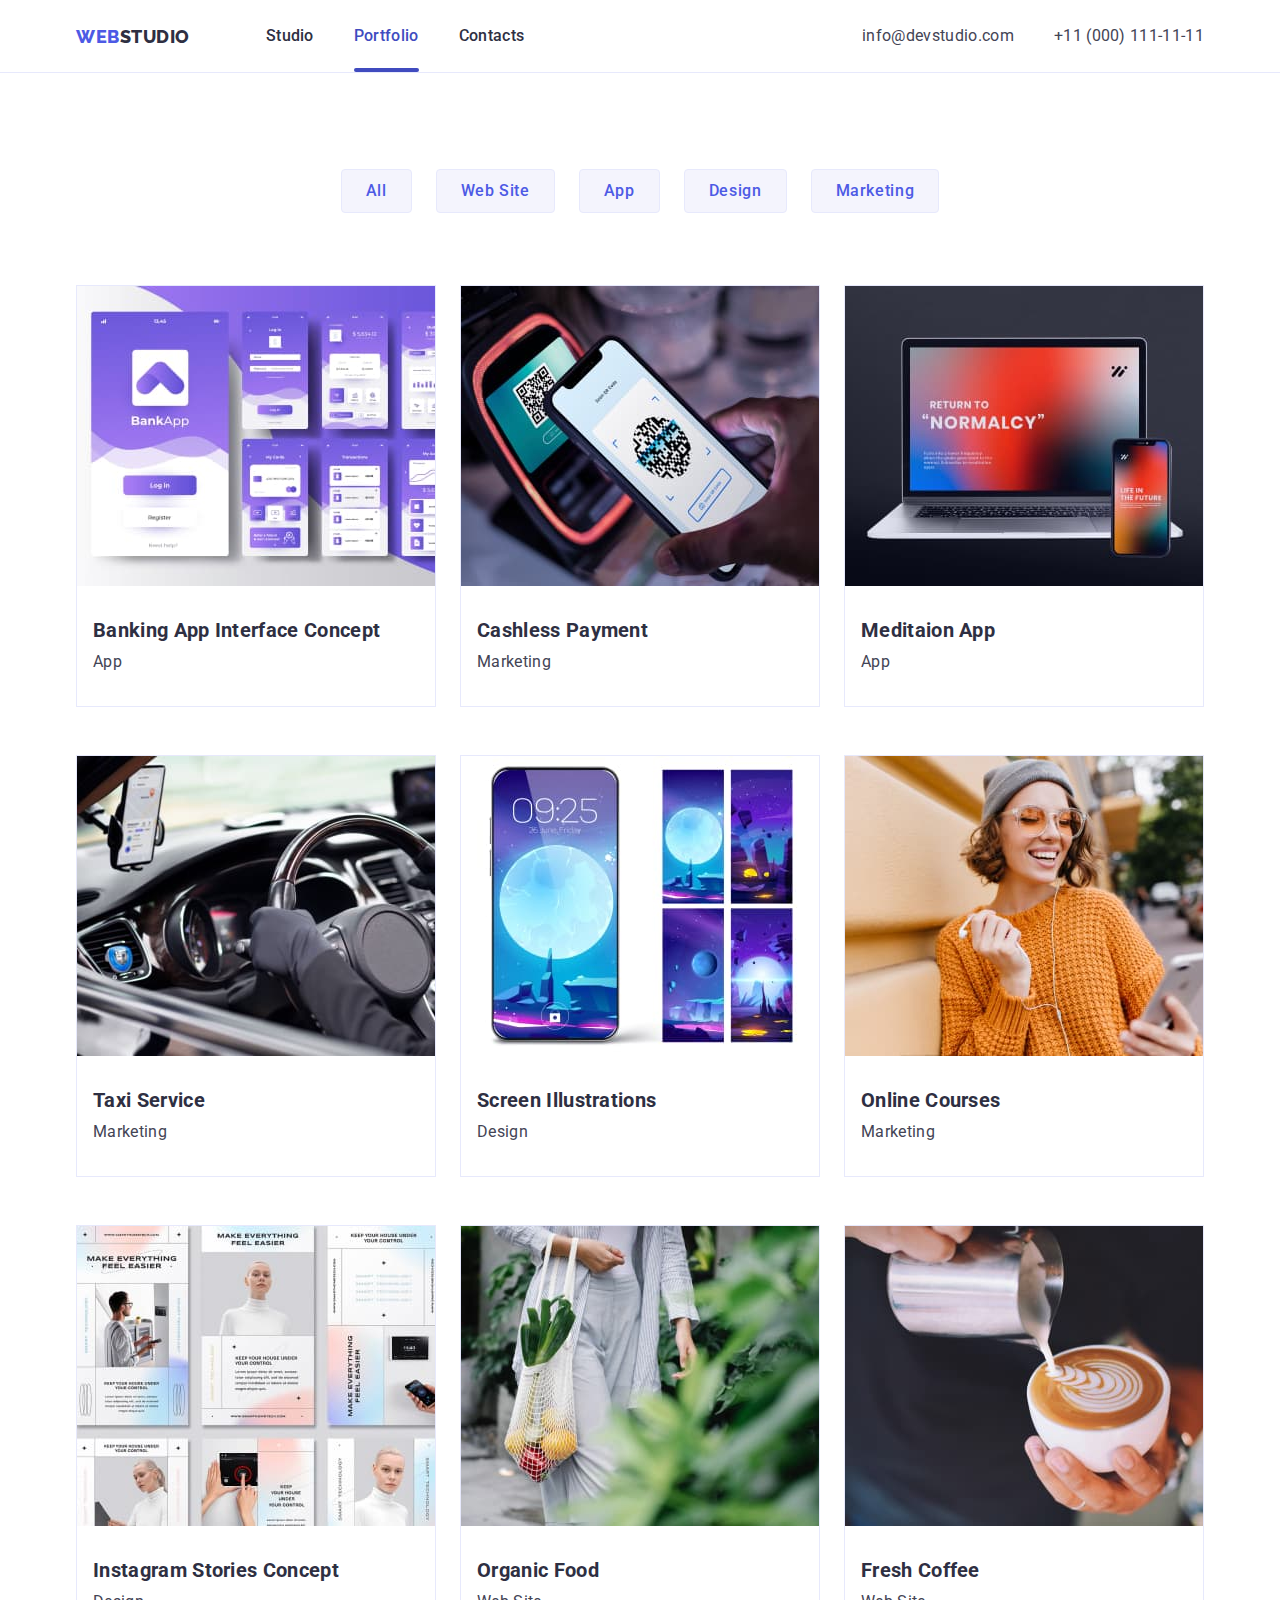
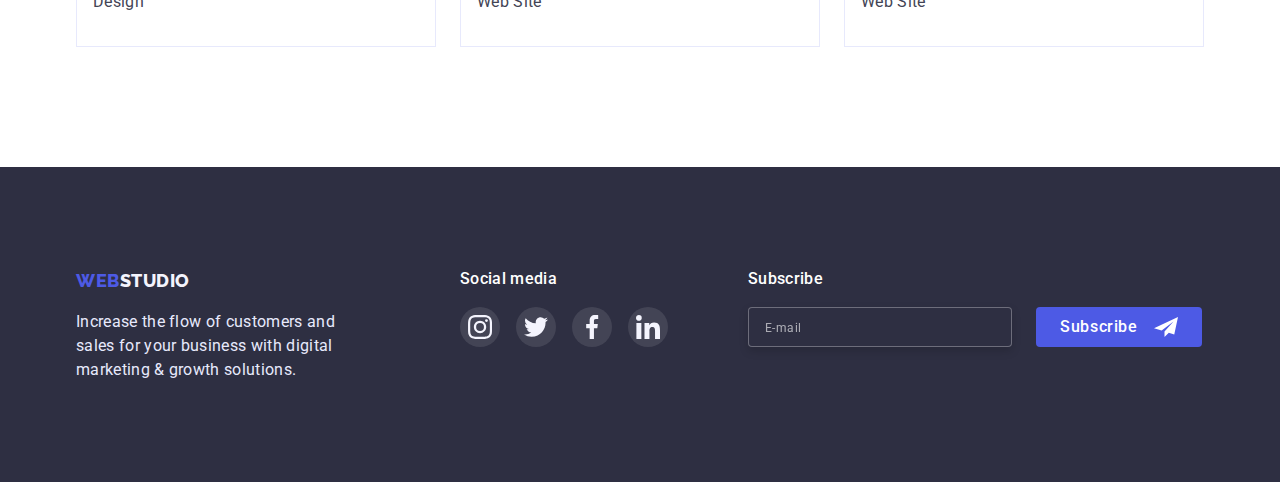
==== portfolio.html @ 7c761b54 "Initial commit" ====
<!DOCTYPE html>
<html lang="en">
	<head>
		<meta charset="UTF-8" />
		<meta http-equiv="X-UA-Compatible" content="IE=edge" />
		<meta name="viewport" content="width=device-width, initial-scale=1.0" />
		<title>Document</title>
		<link rel="preconnect" href="https://fonts.googleapis.com" />
		<link rel="preconnect" href="https://fonts.gstatic.com" crossorigin />
		<link
			href="https://fonts.googleapis.com/css2?family=Raleway:wght@800&family=Roboto:wght@400;500;700;900&display=swap"
			rel="stylesheet"
		/>
		<link
			rel="stylesheet"
			href="https://cdnjs.cloudflare.com/ajax/libs/modern-normalize/1.1.0/modern-normalize.min.css"
		/>
		<link rel="stylesheet" href="./css/styles.css" />
	</head>
	<body>
		<!-- Top line -->
		<header class="header">
			<div class="container container-header"
				><nav class="nav">
					<a class="logo link" href="./index.html"><span class="logo-item">Web</span>Studio</a>
					<ul class="nav-list list">
						<li class="nav-list-item"><a href="./index.html" class="link-header link">Studio</a></li>
						<li class="nav-list-item"><a href="./portfolio.html" class="active-link link-header link">Portfolio</a></li>
						<li class="nav-list-item"><a href="" class="link-header link">Contacts</a></li>
					</ul>
				</nav>
				<address class="contacts">
					<ul class="contacts-list list">
						<li class="contacts-list-item"
							><a href="mailto:info@devstudio.com" class="contacts-link link">info@devstudio.com</a></li
						>
						<li class="contacts-list-item"
							><a href="tel:+110001111111" class="contacts-link link">+11 (000) 111-11-11</a></li
						>
					</ul>
				</address>
			</div>
		</header>

		<main>
			<section class="portfolio-section"
				><div class="container">
					<h1 hidden>Portfolio</h1>
					<ul class="portfolio-list-button list">
						<li class="portfolio-button-item"><button type="button" class="portfolio-button">All</button></li>
						<li class="portfolio-button-item"><button type="button" class="portfolio-button">Web Site</button></li>
						<li class="portfolio-button-item"><button type="button" class="portfolio-button">App</button></li>
						<li class="portfolio-button-item"><button type="button" class="portfolio-button">Design</button></li>
						<li class="portfolio-button-item"><button type="button" class="portfolio-button">Marketing</button></li></ul
					>

					<ul class="portfolio-list-image list">
						<li class="portfolio-image-item">
							<a href="" class="link portfolio-image-item-link">
								<div class="portfolio-thumb">
									<img src="./images/banking-app-Interface-concept.jpg" alt="app" width="360" class="portfolio-image" />
									<div class="portfolio-overlay">
										<p class="portfolio-thumb-text"
											>14 Stylish and User-Friendly App Design Concepts · Task Manager App · Calorie Tracker App ·
											Exotic Fruit Ecommerce App · Cloud Storage App</p
										>
									</div>
								</div>
								<div class="portfolio-image-item-text-container"
									><h2 class="portfolio-heading-image">Banking App Interface Concept</h2>
									<p class="portfolio-image-subtitle">App</p></div
								></a
							>
						</li>

						<li class="portfolio-image-item">
							<a href="" class="link portfolio-image-item-link">
								<div class="portfolio-thumb">
									<img src="./images/cashless-payment.jpg" alt="marketing" width="360" class="portfolio-image" />
									<div class="portfolio-overlay">
										<p class="portfolio-thumb-text"
											>14 Stylish and User-Friendly App Design Concepts · Task Manager App · Calorie Tracker App ·
											Exotic Fruit Ecommerce App · Cloud Storage App</p
										>
									</div>
								</div>
								<div class="portfolio-image-item-text-container"
									><h2 class="portfolio-heading-image">Cashless Payment</h2>
									<p class="portfolio-image-subtitle">Marketing</p></div
								></a
							>
						</li>
						<li class="portfolio-image-item">
							<a href="" class="link portfolio-image-item-link">
								<div class="portfolio-thumb">
									<img src="./images/meditaion-app.jpg" alt="app" width="360" class="portfolio-image" />
									<div class="portfolio-overlay">
										<p class="portfolio-thumb-text"
											>14 Stylish and User-Friendly App Design Concepts · Task Manager App · Calorie Tracker App ·
											Exotic Fruit Ecommerce App · Cloud Storage App</p
										>
									</div>
								</div>
								<div class="portfolio-image-item-text-container"
									><h2 class="portfolio-heading-image">Meditaion App</h2>
									<p class="portfolio-image-subtitle">App</p></div
								></a
							>
						</li>
						<li class="portfolio-image-item">
							<a href="" class="link portfolio-image-item-link">
								<div class="portfolio-thumb">
									<img src="./images/taxi-service.jpg" alt="marketing" width="360" class="portfolio-image" />
									<div class="portfolio-overlay">
										<p class="portfolio-thumb-text"
											>14 Stylish and User-Friendly App Design Concepts · Task Manager App · Calorie Tracker App ·
											Exotic Fruit Ecommerce App · Cloud Storage App</p
										>
									</div>
								</div>
								<div class="portfolio-image-item-text-container"
									><h2 class="portfolio-heading-image">Taxi Service</h2>
									<p class="portfolio-image-subtitle">Marketing</p></div
								></a
							>
						</li>
						<li class="portfolio-image-item">
							<a href="" class="link portfolio-image-item-link">
								<div class="portfolio-thumb">
									<img src="./images/screen-illustrations.jpg" alt="design" width="360" class="portfolio-image" />
									<div class="portfolio-overlay">
										<p class="portfolio-thumb-text"
											>14 Stylish and User-Friendly App Design Concepts · Task Manager App · Calorie Tracker App ·
											Exotic Fruit Ecommerce App · Cloud Storage App</p
										>
									</div>
								</div>
								<div class="portfolio-image-item-text-container"
									><h2 class="portfolio-heading-image">Screen Illustrations</h2>
									<p class="portfolio-image-subtitle">Design</p></div
								></a
							>
						</li>
						<li class="portfolio-image-item">
							<a href="" class="link portfolio-image-item-link">
								<div class="portfolio-thumb">
									<img src="./images/online-courses.jpg" alt="marketing" width="360" class="portfolio-image" />
									<div class="portfolio-overlay">
										<p class="portfolio-thumb-text"
											>14 Stylish and User-Friendly App Design Concepts · Task Manager App · Calorie Tracker App ·
											Exotic Fruit Ecommerce App · Cloud Storage App</p
										>
									</div>
								</div>
								<div class="portfolio-image-item-text-container"
									><h2 class="portfolio-heading-image">Online Courses</h2>
									<p class="portfolio-image-subtitle">Marketing</p></div
								></a
							>
						</li>
						<li class="portfolio-image-item">
							<a href="" class="link portfolio-image-item-link">
								<div class="portfolio-thumb">
									<img src="./images/instagram-stories-concept.jpg" alt="design" width="360" class="portfolio-image" />
									<div class="portfolio-overlay">
										<p class="portfolio-thumb-text"
											>14 Stylish and User-Friendly App Design Concepts · Task Manager App · Calorie Tracker App ·
											Exotic Fruit Ecommerce App · Cloud Storage App</p
										>
									</div>
								</div>
								<div class="portfolio-image-item-text-container">
									<h2 class="portfolio-heading-image">Instagram Stories Concept</h2>
									<p class="portfolio-image-subtitle">Design</p>
								</div></a
							>
						</li>
						<li class="portfolio-image-item">
							<a href="" class="link portfolio-image-item-link">
								<div class="portfolio-thumb">
									<img src="./images/organic-food.jpg" alt="web site" width="360" class="portfolio-image" />
									<div class="portfolio-overlay">
										<p class="portfolio-thumb-text"
											>14 Stylish and User-Friendly App Design Concepts · Task Manager App · Calorie Tracker App ·
											Exotic Fruit Ecommerce App · Cloud Storage App</p
										>
									</div>
								</div>
								<div class="portfolio-image-item-text-container"
									><h2 class="portfolio-heading-image">Organic Food</h2>
									<p class="portfolio-image-subtitle">Web Site</p></div
								></a
							>
						</li>
						<li class="portfolio-image-item">
							<a href="" class="link portfolio-image-item-link">
								<div class="portfolio-thumb">
									<img src="./images/fresh-coffee.jpg" alt="web site" width="360" class="portfolio-image" />
									<div class="portfolio-overlay">
										<p class="portfolio-thumb-text"
											>14 Stylish and User-Friendly App Design Concepts · Task Manager App · Calorie Tracker App ·
											Exotic Fruit Ecommerce App · Cloud Storage App</p
										>
									</div>
								</div>
								<div class="portfolio-image-item-text-container"
									><h2 class="portfolio-heading-image">Fresh Coffee</h2>
									<p class="portfolio-image-subtitle">Web Site</p></div
								></a
							>
						</li>
					</ul>
				</div></section
			>
		</main>

		<!-- Footer -->
		<footer class="footer-section">
			<div class="container footer-container"
				><div class="footer-container-logo"
					><a href="./index.html" class="logo-footer link"><span class="logo-item">Web</span>Studio</a>
					<p class="footer-section-subtitle">
						Increase the flow of customers and sales for your business with digital marketing & growth solutions.
					</p>
				</div>
				<div class="footer-container-socials">
					<p class="footer-container-socials-subtitle">Social media</p>
					<ul class="footer-container-socials-list list">
						<li class="footer-container-socials-item">
							<a href="" class="footer-container-socials-link link">
								<svg class="footer-container-socials-icon">
									<use href="./images/icons.svg#icon-instagram"></use>
								</svg>
							</a>
						</li>
						<li class="footer-container-socials-item">
							<a href="" class="footer-container-socials-link link">
								<svg class="footer-container-socials-icon">
									<use href="./images/icons.svg#icon-twitter"></use>
								</svg>
							</a>
						</li>
						<li class="footer-container-socials-item">
							<a href="" class="footer-container-socials-link link">
								<svg class="footer-container-socials-icon">
									<use href="./images/icons.svg#icon-facebook"></use>
								</svg>
							</a>
						</li>
						<li class="footer-container-socials-item">
							<a href="" class="footer-container-socials-link link">
								<svg class="footer-container-socials-icon">
									<use href="./images/icons.svg#icon-linkedin"></use>
								</svg>
							</a>
						</li>
					</ul>
				</div>
				<div class="footer-container-form">
					<p class="footer-container-form-title">Subscribe</p>
					<form class="footer-form" action="">
						<input class="footer-form-input" type="email" placeholder="E-mail" name="user-email-footer" />
						<button class="footer-container-form-button" type="submit">
							<span class="footer-container-form-button-text">Subscribe</span>
							<svg class="footer-container-form-icon">
								<use href="./images/icons.svg#icon-frame-3"></use>
							</svg>
						</button>
					</form>
				</div>
			</div>
		</footer>
	</body>
</html>
---- css/styles.css ----
:root {
	--primery-dark: #2e2f42;
	--primery-text: #434455;
	--secondary-buttons: #e7e9fc;
	--brand-color: #4d5ae5;
	--background-ligh: #f4f4fd;
	--active-state: #404bbf;
	--icon-color: #8e8f99;
	--active-icon-color: #31d0aa;
	--modal-background: #fcfcfc;
	--modal-form-text: #757575;
	--primery-fond-size: 16px;
	--timing-function: cubic-bezier(0.4, 0, 0.2, 1);
}

/*  */
body {
	font-family: Roboto, sans-serif;
	color: var(--primery-text);
	font-size: var(--primery-fond-size);
	line-height: 1.5;
	letter-spacing: 0.02em;
}

.list {
	list-style-type: none;
}

.link {
	text-decoration: none;
}

p,
h1,
h2,
h3,
h4,
h5,
h6,
ul {
	margin: 0;
	padding: 0;
}

.container {
	max-width: 1158px;
	margin: 0 auto;
	padding: 0 15px;
}

/* Header */
.header {
	border-bottom: 1px solid var(--secondary-buttons);
}

.container-header {
	display: flex;
	align-items: center;
	justify-content: space-between;
}

.logo {
	color: var(--primery-dark);
	font-family: Raleway, sans-serif;
	font-weight: 800;
	font-size: 18px;
	letter-spacing: 0.03em;
	text-transform: uppercase;
}
.logo-item {
	color: var(--brand-color);
}

.nav {
	display: flex;
	align-items: center;
}

.nav-list {
	display: flex;
	margin-left: 76px;

	font-weight: 500;
	font-size: var(--primery-fond-size);
}

.nav-list-item + .nav-list-item {
	margin-left: 40px;
}

.contacts-list {
	display: flex;

	font-size: var(--primery-fond-size);
}

.contacts-list-item + .contacts-list-item {
	margin-left: 40px;
}

.link-header {
	display: block;
	padding-top: 24px;
	padding-bottom: 24px;

	color: var(--primery-dark);

	transition: color 250ms var(--timing-function);
	position: relative;
}

.contacts-link {
	color: var(--primery-text);
	font-style: normal;

	transition: color 250ms var(--timing-function);
}

.active-link.link-header {
	color: var(--active-state);
}

.active-link::after {
	content: "";
	height: 4px;
	width: 100%;
	border-radius: 2px;
	display: block;
	background-color: var(--active-state);

	position: absolute;
	left: 0;
	bottom: 0;
}

.link-header:hover,
.link-header:focus,
.contacts-link:hover,
.contacts-link:focus {
	color: var(--active-state);
}

/* Main */
/* Hero */

.hero {
	padding-top: 188px;
	padding-bottom: 188px;
	max-width: 1440px;
	height: 600px;
	margin: 0 auto;

	background-color: var(--primery-dark);
	text-align: center;

	background-image: linear-gradient(rgba(46, 47, 66, 0.7), rgba(46, 47, 66, 0.7)), url(../images/people-office.jpg);
	background-repeat: no-repeat;
	background-position: center;
	background-size: cover;
}
.hero-heading {
	color: #fff;
	font-weight: 700;
	font-size: 56px;
	line-height: 1.07;
}
.hero-button {
	display: inline-block;
	border-radius: 4px;
	padding: 16px 32px;
	margin-top: 48px;
	box-shadow: 0px 4px 4px rgba(0, 0, 0, 0.15);

	background-color: var(--brand-color);
	color: #fff;
	border: none;
	font-family: inherit;
	cursor: pointer;
	font-weight: 500;
	font-size: 16px;

	transition: background-color 250ms var(--timing-function);
}

.hero-button:hover,
.hero-button:focus {
	background-color: var(--active-state);
}

/* Advantages */

.fisher-section {
	padding-top: 120px;
	padding-bottom: 120px;
}

.fisher-section-heading {
	margin-bottom: 8px;

	color: var(--primery-dark);
	font-weight: 500;
	font-size: 20px;
	line-height: 1.2;
}

.fisher-section-list {
	display: flex;
}

.fisher-section-item + .fisher-section-item {
	margin-left: 24px;
}

.fisher-section-item {
	width: calc((100% - 72px) / 4);
}

.fisher-container {
	height: 112px;
	border-radius: 4px;
	background-color: var(--background-ligh);
	margin-bottom: 8px;
	display: flex;
	justify-content: center;
	align-items: center;
}

.fisher-container-icon {
	width: 64px;
	height: 64px;
}

/* list-of-works */

.specification-section-title {
	color: var(--primery-dark);
	font-size: 36px;
	line-height: 1.11;
	font-weight: 700;
}

.specification-section-title {
	text-align: center;
}

.specification-section-list {
	display: flex;
	margin-top: 72px;
	justify-content: space-between;
	padding-bottom: 120px;
}

.specification-section-item {
	padding: 0;
}

.specification-section-image {
	display: block;
	border: 1px solid var(--secondary-buttons);
}

/* Our-Team */

.workers-section {
	background-color: var(--background-ligh);
	text-align: center;
	padding-bottom: 110px;
	padding-top: 120px;
}

.workers-section-title {
	display: inline-block;
	margin-bottom: 72px;

	color: var(--primery-dark);
	font-weight: 700;
	font-size: 36px;
	line-height: 1.11;
}

.workers-section-heading {
	color: var(--primery-dark);
	font-weight: 500;
	font-size: 20px;
	line-height: 1.2;
}

.workers-section-list {
	display: flex;
	justify-content: space-between;
}

.workers-section-item {
	border-radius: 0px 0px 4px 4px;
	box-shadow: 0px 1px 6px rgba(46, 47, 66, 0.08), 0px 1px 1px rgba(46, 47, 66, 0.16), 0px 2px 1px rgba(46, 47, 66, 0.08);
	background-color: #fff;
}
.workers-section-item-text-container {
	padding-top: 32px;
	padding-bottom: 32px;
	display: flex;
	flex-direction: column;
	gap: 8px;
}

.workers-section-image {
	display: block;
}

.workers-section-list-link {
	display: flex;
	justify-content: center;
	gap: 24px;
}

.workers-section-icon {
	width: 16px;
	height: 16px;
	fill: var(--background-ligh);
}

.workers-section-icon-link {
	width: 100%;
	height: 100%;
	background-color: var(--brand-color);
	border-radius: 50%;
	display: flex;
	justify-content: center;
	align-items: center;

	transition: background-color 250ms var(--timing-function);
}

.workers-section-list-item {
	width: 40px;
	height: 40px;
}

.workers-section-icon-link:hover,
.workers-section-icon-link:focus {
	background-color: var(--active-state);
}

/* Customers */

.aside-section {
	padding-top: 130px;
	padding-bottom: 120px;
}

.aside-section-title {
	font-weight: 700;
	font-size: 36px;
	line-height: 1.111;
	letter-spacing: 0.02em;
	text-align: center;
	color: var(--primery-dark);
	margin-bottom: 72px;
}

.aside-section-list {
	display: flex;
	justify-content: center;
	gap: 24px;
}

.aside-section-list-item {
	width: 168px;
	height: 88px;
}

.aside-section-list-link {
	border: 1px solid var(--icon-color);
	border-radius: 4px;
	width: 100%;
	height: 100%;
	display: flex;
	justify-content: center;
	align-items: center;

	fill: var(--icon-color);

	transition: border-color 250ms var(--timing-function), fill 250ms var(--timing-function);
}

.aside-section-list-icon {
	width: 104px;
	height: 56px;
}

.aside-section-list-link:hover,
.aside-section-list-link:focus {
	fill: var(--active-state);
	border-color: var(--active-state);
}

/* Footer */

.footer-section {
	padding-top: 100px;
	padding-bottom: 100px;

	background-color: var(--primery-dark);
}
.footer-section-subtitle {
	width: 264px;

	color: var(--secondary-buttons);
}

.logo-footer {
	margin-bottom: 16px;
	display: block;

	color: var(--background-ligh);
	font-family: Raleway, sans-serif;
	font-weight: 800;
	font-size: 18px;
	letter-spacing: 0.03em;
	text-transform: uppercase;
}

.footer-container {
	display: flex;
}

.footer-container-socials-subtitle {
	color: #fff;
	margin-bottom: 16px;
	font-weight: 500;
}

.footer-container-socials {
	margin-left: 120px;
}

.footer-container-socials-list {
	display: flex;
	gap: 16px;
}

.footer-container-socials-link {
	background-color: rgba(255, 255, 255, 0.1);
	border-radius: 50%;
	fill: var(--background-ligh);
	width: 100%;
	height: 100%;
	display: flex;
	justify-content: center;
	align-items: center;

	transition: background-color 250ms var(--timing-function);
}

.footer-container-socials-item {
	width: 40px;
	height: 40px;
}

.footer-container-socials-icon {
	width: 24px;
	height: 24px;
}

.footer-container-socials-link:hover,
.footer-container-socials-link:focus {
	background-color: var(--active-icon-color);
}

.footer-container-form {
	margin-left: 80px;
}

.footer-container-form-title {
	font-weight: 500;
	color: #ffffff;
	margin-bottom: 16px;
}

.footer-form {
	display: flex;
}

.footer-form-input {
	width: 264px;
	border: 1px solid rgba(255, 255, 255, 0.3);
	filter: drop-shadow(0px 4px 4px rgba(0, 0, 0, 0.15));
	border-radius: 4px;
	background-color: var(--primery-dark);
	padding-left: 16px;

	color: #ffffff;
	outline: none;
}

.footer-form-input::placeholder {
	color: rgba(255, 255, 255, 0.6);
	font-size: 12px;
	letter-spacing: 0.04em;
}

.footer-container-form-button {
	margin-left: 24px;
	padding: 8px 24px;
	display: flex;
	align-items: center;

	background-color: var(--brand-color);
	border: none;
	cursor: pointer;
	border-radius: 4px;

	transition: background-color 250ms var(--timing-function);
}

.footer-container-form-button:hover,
.footer-container-form-button:focus {
	background-color: var(--active-state);
}

.footer-container-form-button-text {
	font-weight: 500;
	letter-spacing: 0.04em;
	color: #fff;
}

.footer-container-form-icon {
	margin-left: 16px;
	width: 24px;
	height: 24px;
}

/* Modal */
.backdrop {
	position: fixed;
	top: 0;
	left: 0;
	width: 100%;
	height: 100%;
	background: rgba(46, 47, 66, 0.4);
	display: flex;
	justify-content: center;
	align-items: center;
	padding: 20px 0;
	transition: opacity 250ms var(--timing-function), visibility 250ms var(--timing-function);
}

.modal {
	width: 100%;
	height: 100%;
	max-width: 408px;
	max-height: 576px;
	padding: 72px 25px 24px 23px;

	box-shadow: 0px 1px 1px rgba(0, 0, 0, 0.14), 0px 1px 3px rgba(0, 0, 0, 0.12), 0px 2px 1px rgba(0, 0, 0, 0.2);
	border-radius: 4px;
	background: var(--modal-background);

	position: relative;
	transition: transform 250ms var(--timing-function);
}

.modal-button {
	width: 24px;
	height: 24px;
	border: 1px solid rgba(0, 0, 0, 0.1);
	background-color: var(--secondary-buttons);
	border-radius: 50%;
	cursor: pointer;
	fill: #000;

	display: flex;
	justify-content: center;
	align-items: center;

	position: absolute;
	right: 24px;
	top: 24px;

	transition: border 250ms var(--timing-function), background-color 250ms var(--timing-function),
		fill 250ms var(--timing-function);
}

.modal-button:hover,
.modal-button:focus {
	border: none;
	background-color: var(--active-state);
	fill: #ffffff;
}

.modal-button-svg {
	width: 8px;
	height: 8px;
}

.backdrop.is-hidden {
	opacity: 0;
	visibility: hidden;
	pointer-events: none;
}

.backdrop.is-hidden .modal {
	transform: scale(0);
}

.modal-title {
	font-weight: 500;
	color: var(--primery-dark);
	margin-bottom: 16px;
	display: flex;
	justify-content: center;
}
.modal-form-field {
	margin-bottom: 8px;
	display: flex;
	flex-direction: column;
}
.modal-form-label {
	display: block;
	margin-bottom: 4px;
	font-size: 12px;
	line-height: 1.166;
	letter-spacing: 0.01em;
	color: var(--icon-color);
}

.modal-form-label.first {
	letter-spacing: 0.04em;
}

.modal-form-container {
	position: relative;
}

.modal-form-input {
	width: 100%;
	height: 40px;
	border: 1px solid rgba(33, 33, 33, 0.2);
	border-radius: 4px;
	padding-left: 38px;

	transition: border-color 250ms var(--timing-function);
}

.modal-form-input:focus {
	outline: none;
	border-color: var(--brand-color);
}

.modal-form-input:focus + .modal-form-icon {
	fill: var(--brand-color);
}

.modal-form-input.message {
	height: 120px;
	padding: 8px 16px;
	resize: none;
	font-size: 12px;
	line-height: 1.166;
	letter-spacing: 0.04em;
}

.modal-form-input.message::placeholder {
	color: rgba(117, 117, 117, 0.5);
}

.modal-form-icon {
	width: 18px;
	height: 24px;
	position: absolute;
	left: 16px;
	top: 8px;
	fill: var(--primery-dark);

	transition: fill 250ms var(--timing-function);
}

.modal-form-button {
	display: flex;
	justify-content: center;
	align-items: center;

	background: var(--brand-color);
	box-shadow: 0px 4px 4px rgba(0, 0, 0, 0.15);
	border-radius: 4px;
	border: none;
	width: 169px;
	height: 56px;
	margin: 0 auto;
	color: #ffffff;
	font-weight: 500;
	letter-spacing: 0.04em;
	font-family: inherit;
	cursor: pointer;

	transition: background-color 250ms var(--timing-function);
}

.modal-form-button:hover,
.modal-form-button:focus {
	background-color: var(--active-state);
}

.modal-form-field-cheсk {
	margin-top: 16px;
	margin-bottom: 24px;
	display: flex;
	align-items: center;

	font-size: 12px;
	line-height: 1.1666;
	letter-spacing: 0.04em;
	color: var(--modal-form-text);
	cursor: pointer;
}

.modal-form-field-cheсk-input {
	appearance: none;
}

.modal-form-field-cheсk-input:checked + .modal-form-field-cheсk-checkbox {
	background: var(--active-state);
	border: 1.25px solid var(--active-state);
}

.modal-form-field-cheсk-checkbox {
	display: flex;
	justify-content: center;
	align-items: center;

	width: 16px;
	height: 16px;
	margin-right: 8px;
	border: 1.25px solid var(--primery-dark);
	border-radius: 2px;
	fill: #ffffff;
}

.modal-form-field-cheсk-icon {
	width: 10px;
	height: 8px;
}
.modal-form-field-cheсk-link {
	color: var(--brand-color);
	margin-left: 4px;
}
/* Portfolio */

.portfolio-section {
	padding-top: 96px;
	padding-bottom: 120px;
}

.portfolio-list-button {
	display: flex;
	justify-content: center;
}

.portfolio-button {
	border-radius: 4px;
	padding: 12px 24px;

	background-color: var(--background-ligh);
	color: var(--brand-color);
	font-weight: 500;
	letter-spacing: 0.04em;
	border: 1px solid var(--secondary-buttons);
	font-family: inherit;
	cursor: pointer;

	transition: background-color 250ms var(--timing-function), color 250ms var(--timing-function),
		box-shadow 250ms var(--timing-function), border-color 250ms var(--timing-function);
}

.portfolio-button-item + .portfolio-button-item {
	margin-left: 24px;
}

.portfolio-button:hover,
.portfolio-button:focus {
	background-color: var(--active-state);
	color: #fff;
	box-shadow: 0px 3px 1px rgba(0, 0, 0, 0.1), 0px 2px 1px rgba(0, 0, 0, 0.08), 0px 2px 2px rgba(0, 0, 0, 0.12);
	border-color: var(--active-state);
}

.portfolio-list-image {
	display: flex;
	flex-wrap: wrap;
	margin-top: 72px;
	gap: 48px 24px;
}

.portfolio-image-item-text-container {
	padding-left: 16px;
	padding-top: 32px;
	padding-bottom: 32px;
}

.portfolio-image-subtitle {
	color: var(--primery-text);
}

.portfolio-image-item {
	width: calc((100% - 48px) / 3);
}
.portfolio-image-item-link {
	display: block;
	border: 1px solid var(--secondary-buttons);

	transition: box-shadow 250ms var(--timing-function), border 250ms var(--timing-function);
}

.portfolio-image-item-link:hover,
.portfolio-image-item-link:focus {
	box-shadow: 0px 1px 6px rgba(46, 47, 66, 0.08), 0px 1px 1px rgba(46, 47, 66, 0.16), 0px 2px 1px rgba(46, 47, 66, 0.08);
	border: 1px solid var(--background-ligh);
}

.portfolio-heading-image {
	margin-bottom: 8px;

	font-size: 20px;
	line-height: 1.2;
	color: var(--primery-dark);
}

.portfolio-image {
	display: block;
}

.portfolio-thumb {
	position: relative;
	overflow: hidden;
}

.portfolio-overlay {
	position: absolute;
	top: 0;
	left: 0;
	transform: translateY(100%);
	transition: transform 250ms var(--timing-function);

	width: 100%;
	height: 100%;
	padding: 40px 32px;

	background-color: var(--brand-color);
}

.portfolio-thumb-text {
	color: var(--background-ligh);
}

.portfolio-image-item-link:hover .portfolio-overlay,
.portfolio-image-item-link:focus .portfolio-overlay {
	transform: translateY(0);
}
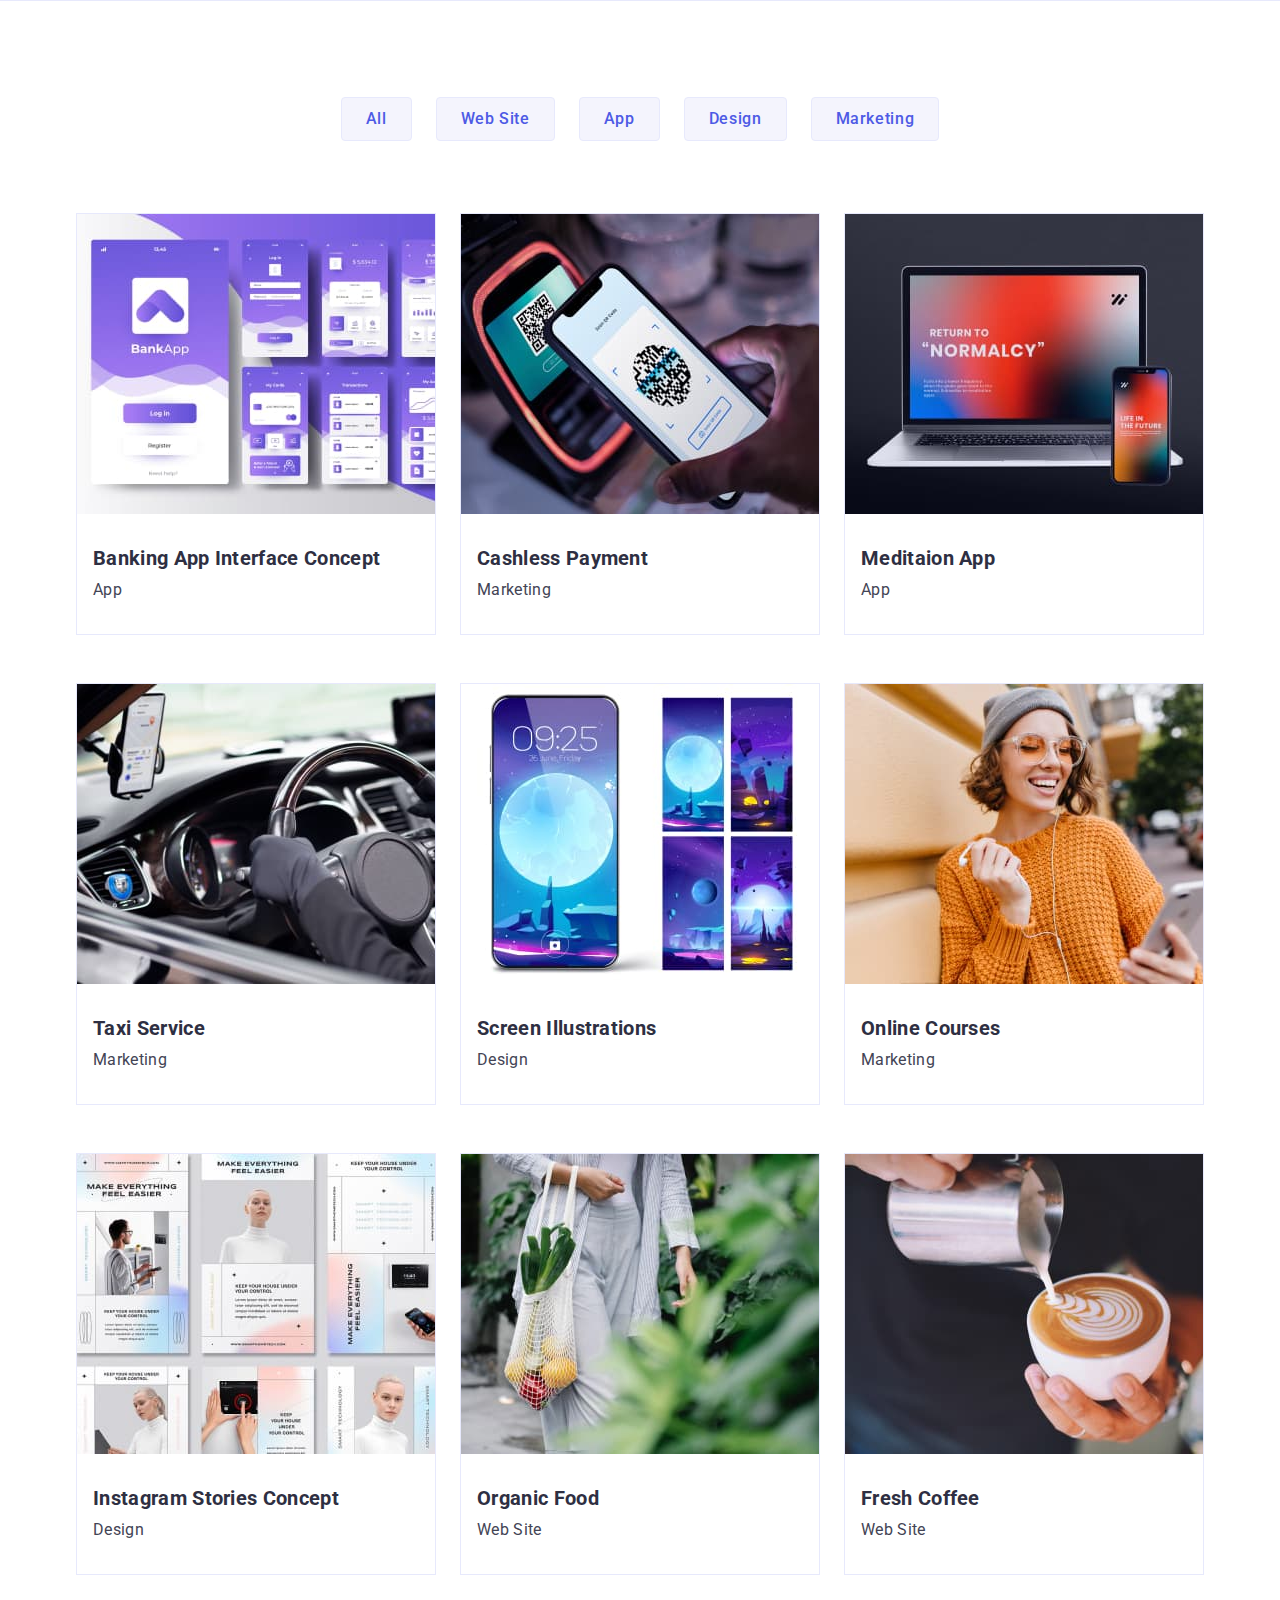
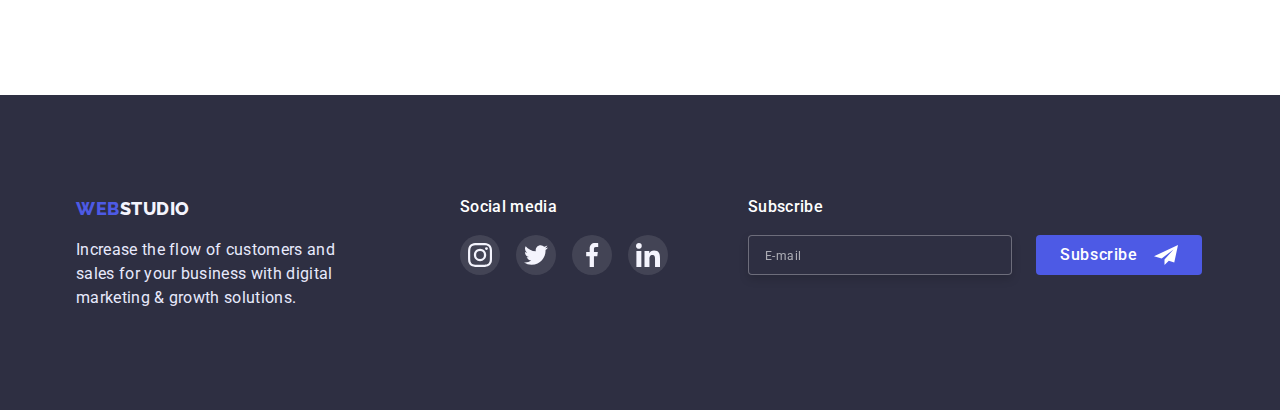
==== commit 0d60142f: "add" ====
--- a/portfolio.html
+++ b/portfolio.html
@@ -270,5 +270,6 @@
 				</div>
 			</div>
 		</footer>
+		<script src="./js/mobile-menu.js"></script>
 	</body>
 </html>
--- a/css/styles.css
+++ b/css/styles.css
@@ -43,20 +43,34 @@
 }
 
 .container {
-	max-width: 1158px;
+	max-width: 428px;
 	margin: 0 auto;
 	padding: 0 15px;
 }
 
+@media screen and (min-width: 768px) {
+	.container {
+		max-width: 768px;
+	}
+}
+
+@media screen and (min-width: 1200px) {
+	.container {
+		max-width: 1158px;
+	}
+}
+
 /* Header */
+
+.container-header-mobile-icon {
+	fill: #000;
+}
 .header {
 	border-bottom: 1px solid var(--secondary-buttons);
 }
 
 .container-header {
-	display: flex;
-	align-items: center;
-	justify-content: space-between;
+	display: none;
 }
 
 .logo {
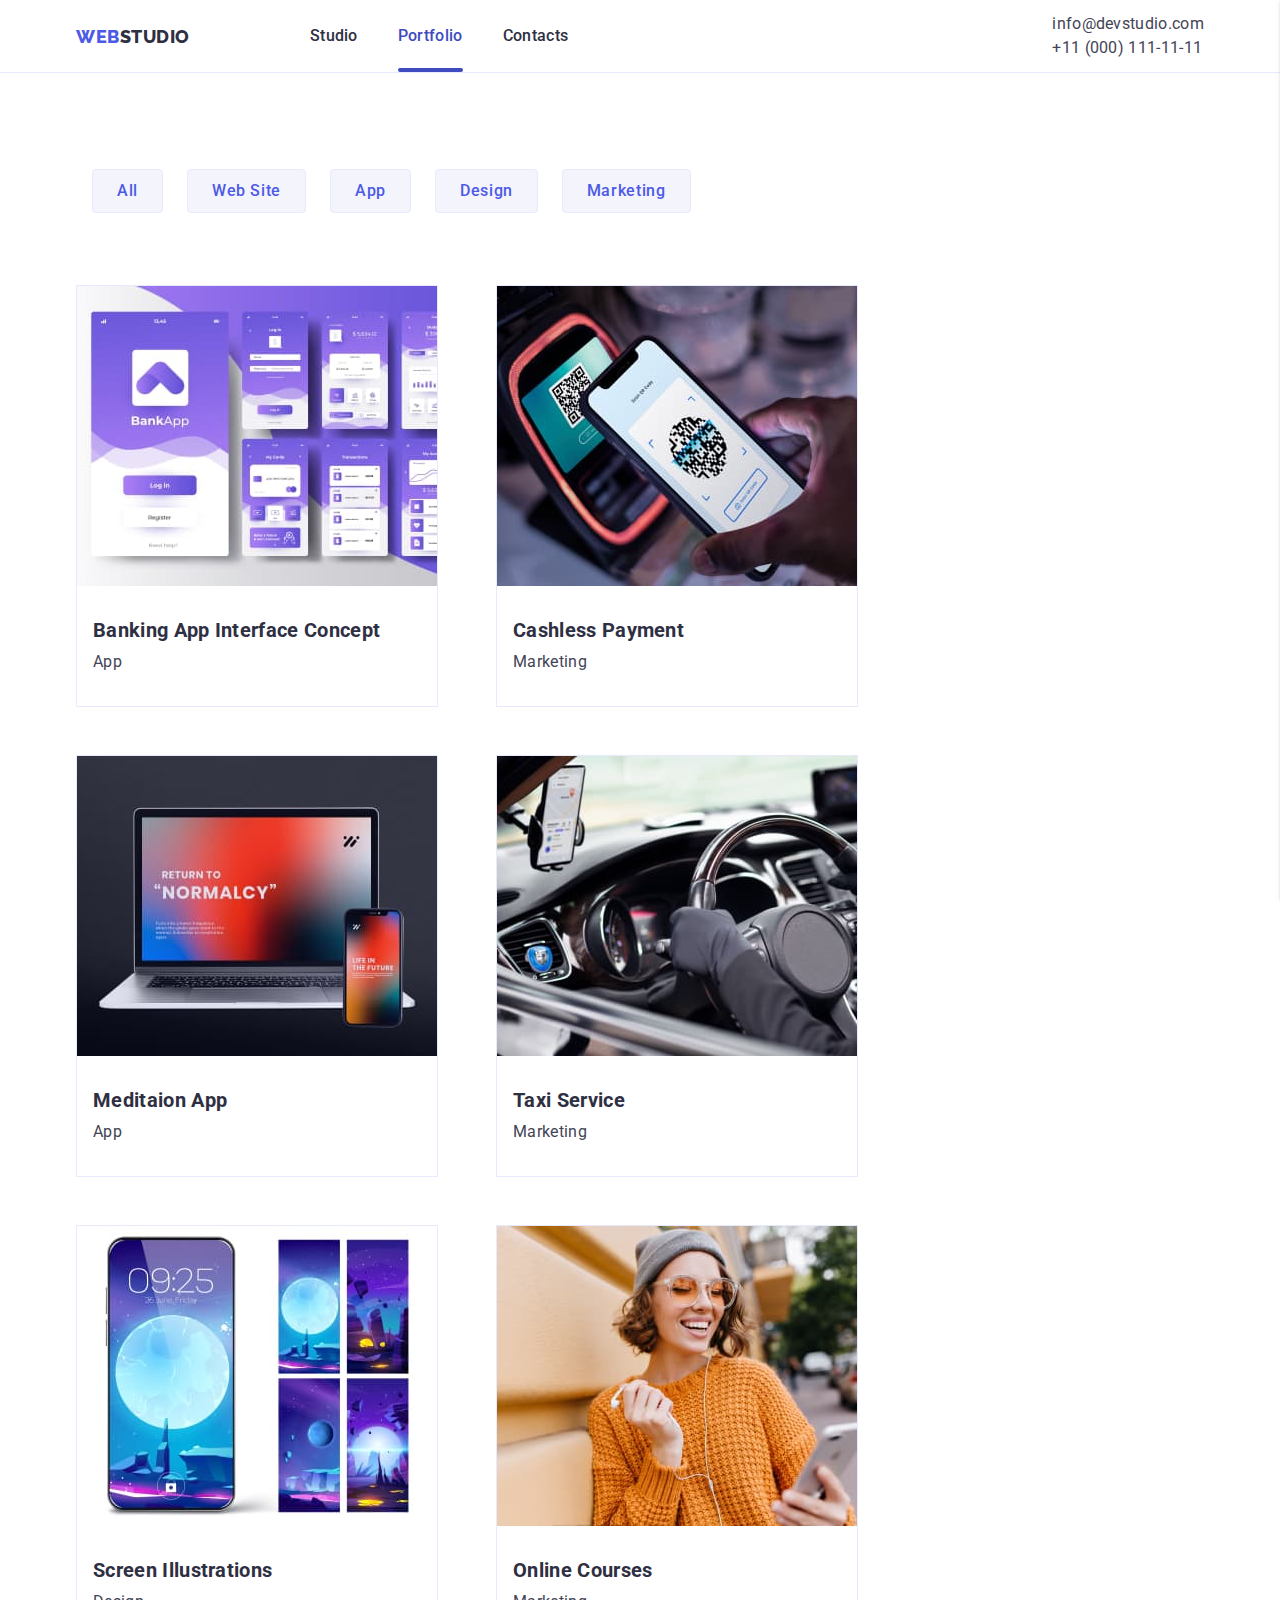
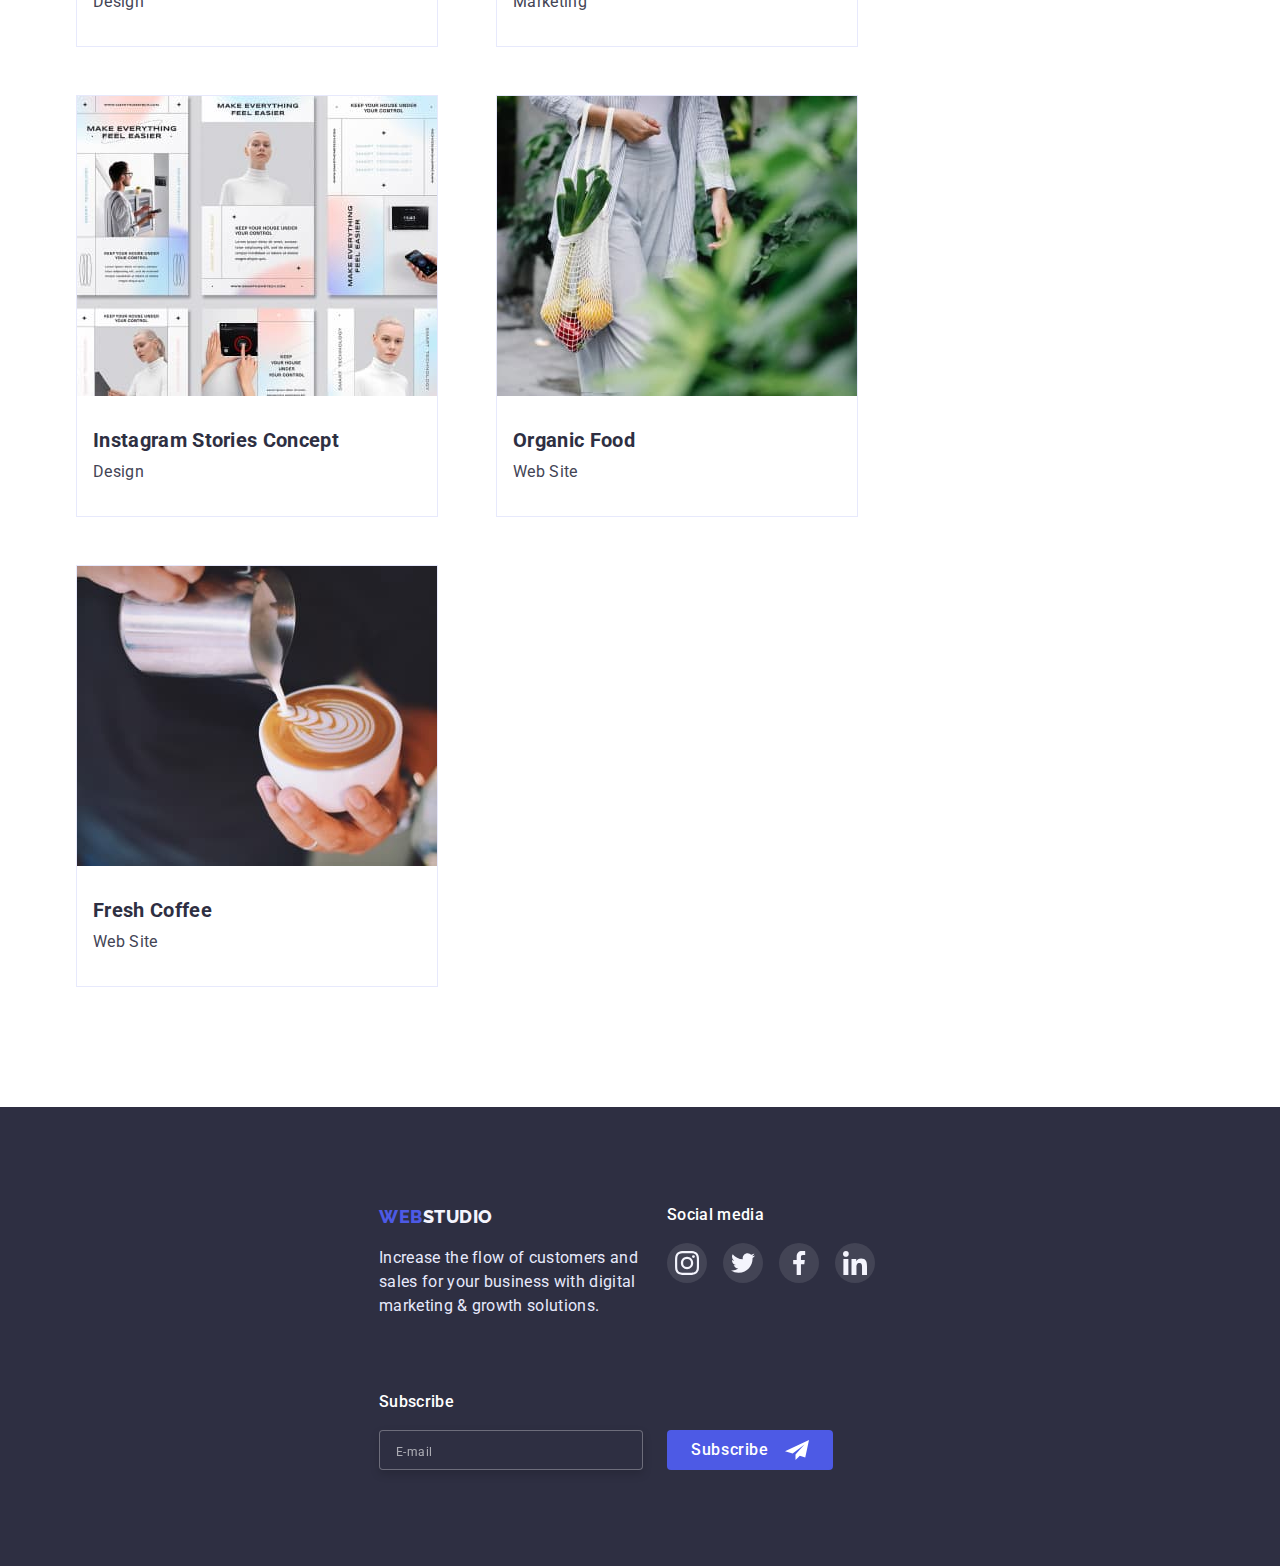
==== commit c9611ff2: "add" ====
--- a/portfolio.html
+++ b/portfolio.html
@@ -40,6 +40,74 @@
 					</ul>
 				</address>
 			</div>
+			<div class="container container-header-mobile">
+				<nav class="nav-mobile">
+					<a class="logo link" href="./index.html"><span class="logo-item">Web</span>Studio</a>
+					<button class="container-header-mobile-button js-open-menu" type="button">
+						<svg class="container-header-mobile-icon">
+							<use href="./images/icons.svg#icon-hamburger"></use>
+						</svg>
+					</button>
+				</nav>
+			</div>
+			<div class="container-mobile-hamburger js-menu-container">
+				<button class="mobile-hamburger-button js-close-menu" type="button">
+					<svg class="mobile-hamburger-button-icon">
+						<use href="./images/icons.svg#icon-close"></use>
+					</svg>
+				</button>
+				<nav class="hamburger-nav">
+					<ul class="hamburger-nav-list list">
+						<li class="hamburger-nav-item"><a href="./index.html" class="hamburger-nav-link link">Studio</a></li>
+						<li class="hamburger-nav-item"
+							><a href="./portfolio.html" class="active hamburger-nav-link link">Portfolio</a></li
+						>
+						<li class="hamburger-nav-item"><a href="" class="hamburger-nav-link link">Contacts</a></li>
+					</ul>
+				</nav>
+				<address class="hamburger-contacts">
+					<ul class="hamburger-contacts-list list">
+						<li class="hamburger-contacts-item"
+							><a href="mailto:info@devstudio.com" class="hamburger-contacts-link email link">info@devstudio.com</a></li
+						>
+						<li class="hamburger-contacts-item"
+							><a href="tel:+110001111111" class="hamburger-contacts-link tel link">+11 (000) 111-11-11</a></li
+						>
+					</ul>
+				</address>
+				<div class="hamburger-socials-container">
+					<ul class="hamburger-socials-list list">
+						<li class="hamburger-socials-item">
+							<a href="" class="hamburger-socials-link link">
+								<svg class="hamburger-socials-icon">
+									<use href="./images/icons.svg#icon-instagram"></use>
+								</svg>
+							</a>
+						</li>
+						<li class="hamburger-socials-item">
+							<a href="" class="hamburger-socials-link link">
+								<svg class="hamburger-socials-icon">
+									<use href="./images/icons.svg#icon-twitter"></use>
+								</svg>
+							</a>
+						</li>
+						<li class="hamburger-socials-item">
+							<a href="" class="hamburger-socials-link link">
+								<svg class="hamburger-socials-icon">
+									<use href="./images/icons.svg#icon-facebook"></use>
+								</svg>
+							</a>
+						</li>
+						<li class="hamburger-socials-item">
+							<a href="" class="hamburger-socials-link link">
+								<svg class="hamburger-socials-icon">
+									<use href="./images/icons.svg#icon-linkedin"></use>
+								</svg>
+							</a>
+						</li>
+					</ul>
+				</div>
+			</div>
 		</header>
 
 		<main>
--- a/css/styles.css
+++ b/css/styles.css
@@ -62,15 +62,18 @@
 
 /* Header */
 
-.container-header-mobile-icon {
-	fill: #000;
-}
 .header {
 	border-bottom: 1px solid var(--secondary-buttons);
 }
 
 .container-header {
 	display: none;
+}
+
+@media screen and (min-width: 768px) {
+	.container-header {
+		display: flex;
+	}
 }
 
 .logo {
@@ -92,7 +95,7 @@
 
 .nav-list {
 	display: flex;
-	margin-left: 76px;
+	margin-left: 120px;
 
 	font-weight: 500;
 	font-size: var(--primery-fond-size);
@@ -102,14 +105,14 @@
 	margin-left: 40px;
 }
 
+.contacts {
+	margin-left: auto;
+	display: flex;
+	align-items: center;
+}
+
 .contacts-list {
-	display: flex;
-
 	font-size: var(--primery-fond-size);
-}
-
-.contacts-list-item + .contacts-list-item {
-	margin-left: 40px;
 }
 
 .link-header {
@@ -154,14 +157,168 @@
 	color: var(--active-state);
 }
 
+/* Mobile-header */
+.container-header-mobile {
+	padding: 24px 15px;
+}
+@media screen and (min-width: 768px) {
+	.container-header-mobile {
+		display: none;
+	}
+}
+
+.nav-mobile {
+	display: flex;
+	justify-content: space-between;
+	align-items: center;
+}
+.container-header-mobile-button {
+	background-color: transparent;
+	border: none;
+	cursor: pointer;
+	display: flex;
+	align-items: center;
+	justify-content: center;
+	padding: 0;
+}
+
+.container-header-mobile-icon {
+	width: 32px;
+	height: 22px;
+}
+
+.container-mobile-hamburger {
+	position: fixed;
+	top: 0;
+	left: 0;
+	width: 100%;
+	height: 100%;
+	padding: 80px 35px 40px 40px;
+	background-color: #ffffff;
+	box-shadow: 0px 2px 1px rgba(46, 47, 66, 0.08), 0px 1px 1px rgba(46, 47, 66, 0.16), 0px 1px 6px rgba(46, 47, 66, 0.08);
+	transform: translateX(100%);
+	overflow-y: scroll;
+	z-index: 2;
+
+	transition: transform 250ms var(--timing-function);
+}
+
+.container-mobile-hamburger.is-open {
+	transform: translateX(0);
+}
+
+.mobile-hamburger-button {
+	width: 24px;
+	height: 24px;
+	border: 1px solid rgba(0, 0, 0, 0.1);
+	background-color: var(--secondary-buttons);
+	border-radius: 50%;
+	cursor: pointer;
+	fill: #000;
+
+	display: flex;
+	justify-content: center;
+	align-items: center;
+
+	position: absolute;
+	right: 24px;
+	top: 24px;
+}
+
+.mobile-hamburger-button-icon {
+	width: 8px;
+	height: 8px;
+}
+
+.hamburger-nav {
+	margin-bottom: 284px;
+}
+.hamburger-nav-item + .hamburger-nav-item {
+	margin-top: 40px;
+}
+
+.hamburger-nav-link {
+	font-weight: 700;
+	font-size: 36px;
+	line-height: 1.111;
+	display: block;
+	color: var(--primery-dark);
+
+	transition: color 250ms var(--timing-function);
+}
+
+.hamburger-nav-link:focus,
+.hamburger-nav-link:hover {
+	color: var(--active-state);
+}
+
+.active.hamburger-nav-link {
+	color: var(--active-state);
+}
+
+.hamburger-contacts {
+	margin-bottom: 48px;
+}
+
+.hamburger-contacts-item {
+	margin-bottom: 40px;
+}
+
+.hamburger-contacts-link {
+	display: block;
+	font-style: normal;
+}
+
+.hamburger-contacts-link.email {
+	font-weight: 700;
+	font-size: 36px;
+	line-height: 1.111;
+	color: var(--brand-color);
+}
+
+.hamburger-contacts-link.tel {
+	font-weight: 500;
+	font-size: 20px;
+	line-height: 1.2;
+	color: var(--primery-text);
+}
+
+.hamburger-socials-container {
+	display: flex;
+	justify-content: center;
+}
+
+.hamburger-socials-list {
+	display: flex;
+	gap: 56px;
+	margin: 0 auto;
+}
+
+.hamburger-socials-link {
+	display: flex;
+	justify-content: center;
+	align-items: center;
+
+	width: 40px;
+	height: 40px;
+	border-radius: 50%;
+	border: none;
+	fill: #ffffff;
+	background-color: var(--brand-color);
+}
+
+.hamburger-socials-icon {
+	width: 24px;
+	height: 24px;
+}
+
 /* Main */
 /* Hero */
 
 .hero {
-	padding-top: 188px;
-	padding-bottom: 188px;
+	padding-top: 112px;
+	padding-bottom: 112px;
 	max-width: 1440px;
-	height: 600px;
 	margin: 0 auto;
 
 	background-color: var(--primery-dark);
@@ -175,14 +332,21 @@
 .hero-heading {
 	color: #fff;
 	font-weight: 700;
-	font-size: 56px;
-	line-height: 1.07;
+	font-size: 36px;
+	line-height: 1.1111;
+}
+
+@media screen and (min-width: 768px) {
+	.hero-heading {
+		font-size: 56px;
+		line-height: 1.07;
+	}
 }
 .hero-button {
 	display: inline-block;
 	border-radius: 4px;
 	padding: 16px 32px;
-	margin-top: 48px;
+	margin-top: 72px;
 	box-shadow: 0px 4px 4px rgba(0, 0, 0, 0.15);
 
 	background-color: var(--brand-color);
@@ -192,8 +356,16 @@
 	cursor: pointer;
 	font-weight: 500;
 	font-size: 16px;
+	line-height: 1.5;
+	letter-spacing: 0.04em;
 
 	transition: background-color 250ms var(--timing-function);
+}
+
+@media screen and (min-width: 768px) {
+	.hero-button {
+		margin-top: 36px;
+	}
 }
 
 .hero-button:hover,
@@ -204,29 +376,54 @@
 /* Advantages */
 
 .fisher-section {
-	padding-top: 120px;
-	padding-bottom: 120px;
+	padding-top: 96px;
+	padding-bottom: 96px;
 }
 
 .fisher-section-heading {
 	margin-bottom: 8px;
 
 	color: var(--primery-dark);
+	font-weight: 700;
+	font-size: 36px;
+	line-height: 1.111;
+}
+
+@media screen and (max-width: 767px) {
+	.fisher-section-heading {
+		text-align: center;
+	}
+}
+
+.fisher-section-text {
 	font-weight: 500;
-	font-size: 20px;
-	line-height: 1.2;
 }
 
 .fisher-section-list {
-	display: flex;
-}
-
-.fisher-section-item + .fisher-section-item {
-	margin-left: 24px;
+}
+
+@media screen and (min-width: 768px) {
+	.fisher-section-list {
+		display: flex;
+		flex-wrap: wrap;
+		gap: 72px 24px;
+	}
+}
+@media screen and (max-width: 767px) {
+	.fisher-section-item:not(:last-child) {
+		margin-bottom: 72px;
+	}
 }
 
 .fisher-section-item {
-	width: calc((100% - 72px) / 4);
+	/* width: calc((100% - 72px) / 4); */
+	width: 100%;
+}
+
+@media screen and (min-width: 768px) {
+	.fisher-section-item {
+		width: calc((100% - 24px) / 2);
+	}
 }
 
 .fisher-container {
@@ -234,7 +431,7 @@
 	border-radius: 4px;
 	background-color: var(--background-ligh);
 	margin-bottom: 8px;
-	display: flex;
+	display: none;
 	justify-content: center;
 	align-items: center;
 }
@@ -245,6 +442,11 @@
 }
 
 /* list-of-works */
+
+.specification-section {
+	padding-bottom: 120px;
+	display: none;
+}
 
 .specification-section-title {
 	color: var(--primery-dark);
@@ -261,7 +463,6 @@
 	display: flex;
 	margin-top: 72px;
 	justify-content: space-between;
-	padding-bottom: 120px;
 }
 
 .specification-section-item {
@@ -278,8 +479,8 @@
 .workers-section {
 	background-color: var(--background-ligh);
 	text-align: center;
-	padding-bottom: 110px;
-	padding-top: 120px;
+	padding-bottom: 96px;
+	padding-top: 96px;
 }
 
 .workers-section-title {
@@ -299,16 +500,27 @@
 	line-height: 1.2;
 }
 
-.workers-section-list {
-	display: flex;
-	justify-content: space-between;
-}
-
+@media screen and (min-width: 768px) {
+	.workers-section-list {
+		display: flex;
+		flex-wrap: wrap;
+		justify-content: center;
+		gap: 64px 24px;
+	}
+}
 .workers-section-item {
 	border-radius: 0px 0px 4px 4px;
 	box-shadow: 0px 1px 6px rgba(46, 47, 66, 0.08), 0px 1px 1px rgba(46, 47, 66, 0.16), 0px 2px 1px rgba(46, 47, 66, 0.08);
 	background-color: #fff;
-}
+	display: inline-block;
+}
+
+@media screen and (max-width: 767px) {
+	.workers-section-item:not(:last-child) {
+		margin-bottom: 72px;
+	}
+}
+
 .workers-section-item-text-container {
 	padding-top: 32px;
 	padding-bottom: 32px;
@@ -358,8 +570,8 @@
 /* Customers */
 
 .aside-section {
-	padding-top: 130px;
-	padding-bottom: 120px;
+	padding-top: 96px;
+	padding-bottom: 96px;
 }
 
 .aside-section-title {
@@ -374,13 +586,26 @@
 
 .aside-section-list {
 	display: flex;
-	justify-content: center;
-	gap: 24px;
+	flex-wrap: wrap;
+	gap: 72px 16px;
+	justify-content: center;
+}
+
+@media screen and (min-width: 768px) {
+	.aside-section-list {
+		gap: 72px 24px;
+	}
 }
 
 .aside-section-list-item {
-	width: 168px;
+	width: calc((100% - 16px) / 2);
 	height: 88px;
+}
+
+@media screen and (min-width: 768px) {
+	.aside-section-list-item {
+		width: 168px;
+	}
 }
 
 .aside-section-list-link {
@@ -411,13 +636,15 @@
 /* Footer */
 
 .footer-section {
-	padding-top: 100px;
-	padding-bottom: 100px;
+	padding-top: 96px;
+	padding-bottom: 96px;
 
 	background-color: var(--primery-dark);
 }
+
 .footer-section-subtitle {
 	width: 264px;
+	display: inline-block;
 
 	color: var(--secondary-buttons);
 }
@@ -433,9 +660,30 @@
 	letter-spacing: 0.03em;
 	text-transform: uppercase;
 }
+@media screen and (max-width: 767px) {
+	.footer-container-logo {
+		text-align: center;
+	}
+}
 
 .footer-container {
 	display: flex;
+	margin: 0 auto;
+}
+
+@media screen and (max-width: 767px) {
+	.footer-container {
+		flex-direction: column;
+		gap: 72px;
+	}
+}
+
+@media screen and (min-width: 768px) {
+	.footer-container {
+		gap: 72px 24px;
+		flex-wrap: wrap;
+		width: 552px;
+	}
 }
 
 .footer-container-socials-subtitle {
@@ -444,13 +692,16 @@
 	font-weight: 500;
 }
 
-.footer-container-socials {
-	margin-left: 120px;
+@media screen and (max-width: 767px) {
+	.footer-container-socials-subtitle {
+		text-align: center;
+	}
 }
 
 .footer-container-socials-list {
 	display: flex;
 	gap: 16px;
+	justify-content: center;
 }
 
 .footer-container-socials-link {
@@ -482,7 +733,6 @@
 }
 
 .footer-container-form {
-	margin-left: 80px;
 }
 
 .footer-container-form-title {
@@ -491,12 +741,33 @@
 	margin-bottom: 16px;
 }
 
+@media screen and (max-width: 767px) {
+	.footer-container-form-title {
+		text-align: center;
+	}
+}
+
 .footer-form {
 	display: flex;
+	align-items: center;
+	gap: 16px;
+}
+
+@media screen and (max-width: 767px) {
+	.footer-form {
+		flex-direction: column;
+	}
+}
+
+@media screen and (min-width: 768px) {
+	.footer-form {
+		gap: 24px;
+	}
 }
 
 .footer-form-input {
-	width: 264px;
+	width: 100%;
+	height: 40px;
 	border: 1px solid rgba(255, 255, 255, 0.3);
 	filter: drop-shadow(0px 4px 4px rgba(0, 0, 0, 0.15));
 	border-radius: 4px;
@@ -507,6 +778,12 @@
 	outline: none;
 }
 
+@media screen and (min-width: 768px) {
+	.footer-form-input {
+		width: 264px;
+	}
+}
+
 .footer-form-input::placeholder {
 	color: rgba(255, 255, 255, 0.6);
 	font-size: 12px;
@@ -514,7 +791,6 @@
 }
 
 .footer-container-form-button {
-	margin-left: 24px;
 	padding: 8px 24px;
 	display: flex;
 	align-items: center;
@@ -556,14 +832,15 @@
 	justify-content: center;
 	align-items: center;
 	padding: 20px 0;
+
+	overflow-y: scroll;
+
 	transition: opacity 250ms var(--timing-function), visibility 250ms var(--timing-function);
 }
 
 .modal {
-	width: 100%;
-	height: 100%;
-	max-width: 408px;
-	max-height: 576px;
+	min-width: 408px;
+	min-height: 576px;
 	padding: 72px 25px 24px 23px;
 
 	box-shadow: 0px 1px 1px rgba(0, 0, 0, 0.14), 0px 1px 3px rgba(0, 0, 0, 0.12), 0px 2px 1px rgba(0, 0, 0, 0.2);
@@ -767,7 +1044,11 @@
 
 .portfolio-list-button {
 	display: flex;
-	justify-content: center;
+	flex-wrap: wrap;
+	gap: 16px 24px;
+	justify-content: left;
+	padding-left: 16px;
+	margin-bottom: 48px;
 }
 
 .portfolio-button {
@@ -786,10 +1067,6 @@
 		box-shadow 250ms var(--timing-function), border-color 250ms var(--timing-function);
 }
 
-.portfolio-button-item + .portfolio-button-item {
-	margin-left: 24px;
-}
-
 .portfolio-button:hover,
 .portfolio-button:focus {
 	background-color: var(--active-state);
@@ -816,10 +1093,12 @@
 }
 
 .portfolio-image-item {
-	width: calc((100% - 48px) / 3);
+	/* width: calc((100% - 48px) / 3); */
+	width: 100%;
+	max-width: 396px;
 }
 .portfolio-image-item-link {
-	display: block;
+	display: inline-block;
 	border: 1px solid var(--secondary-buttons);
 
 	transition: box-shadow 250ms var(--timing-function), border 250ms var(--timing-function);
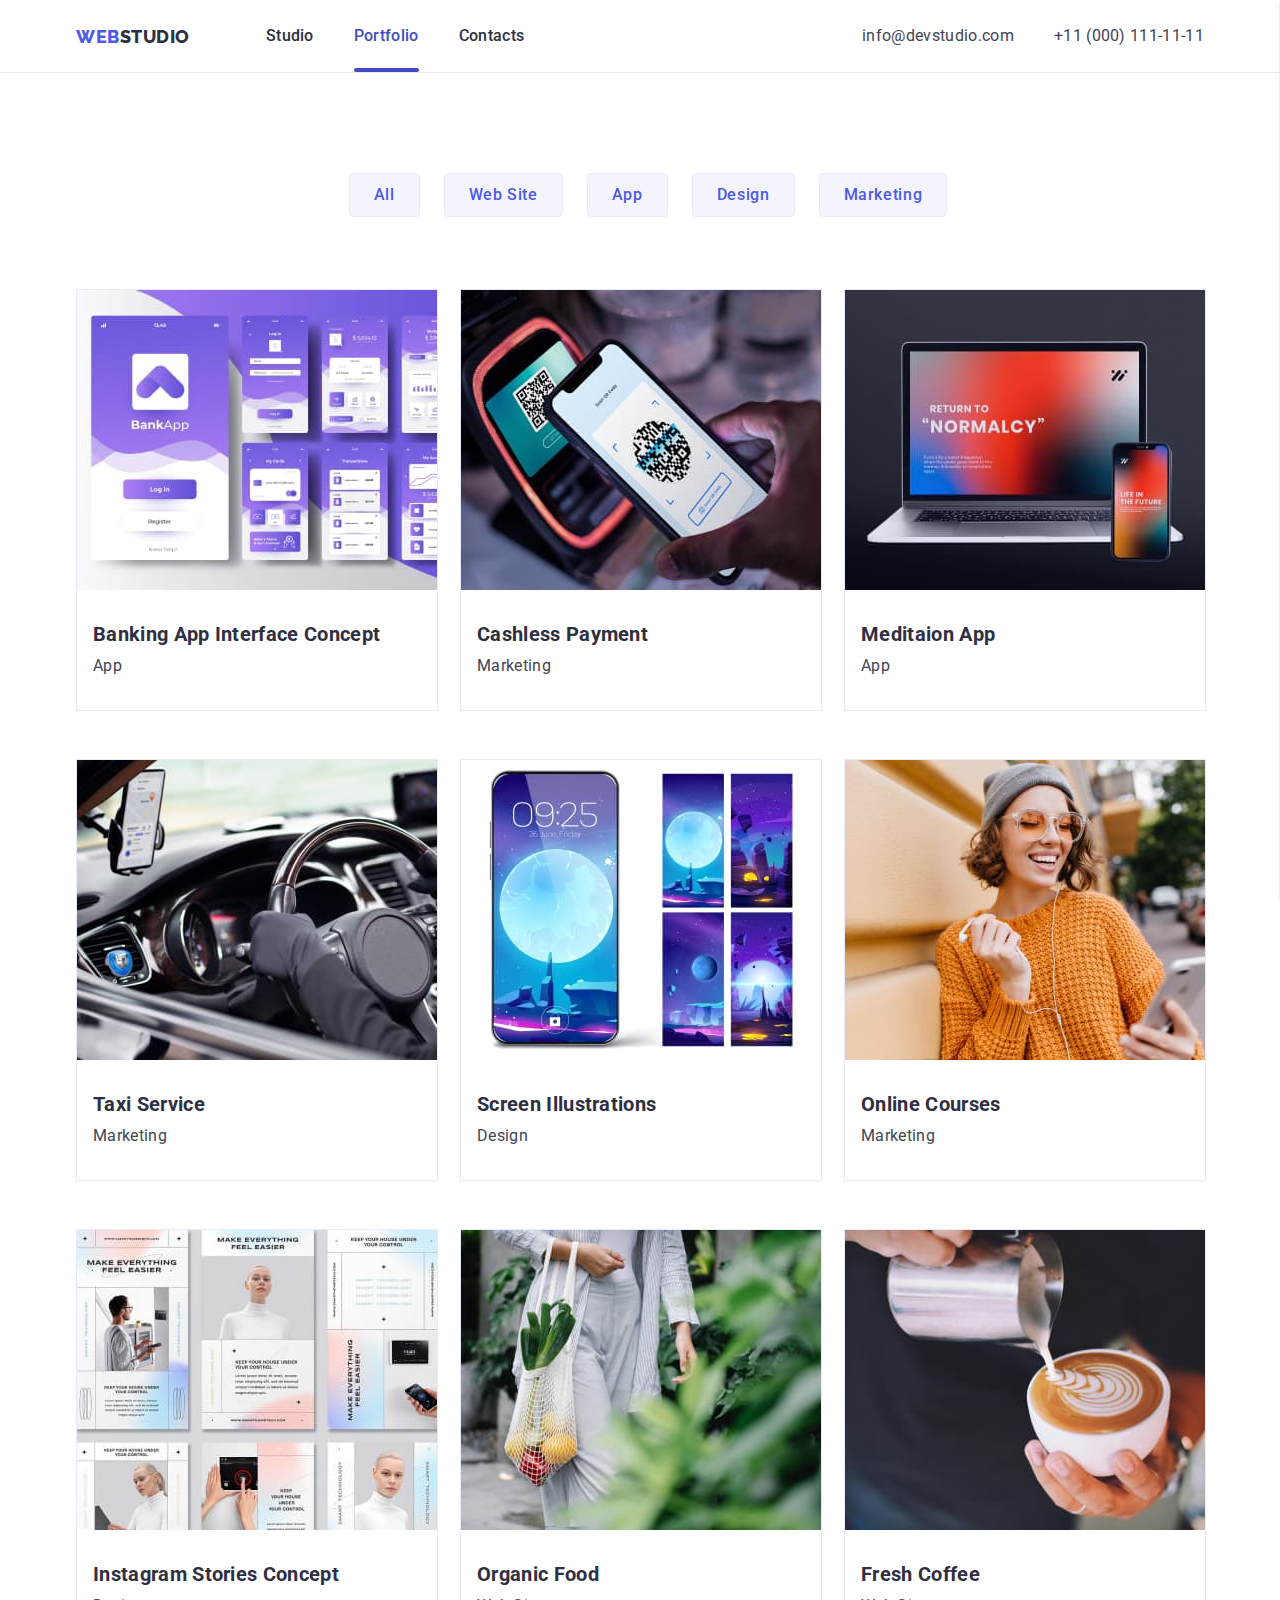
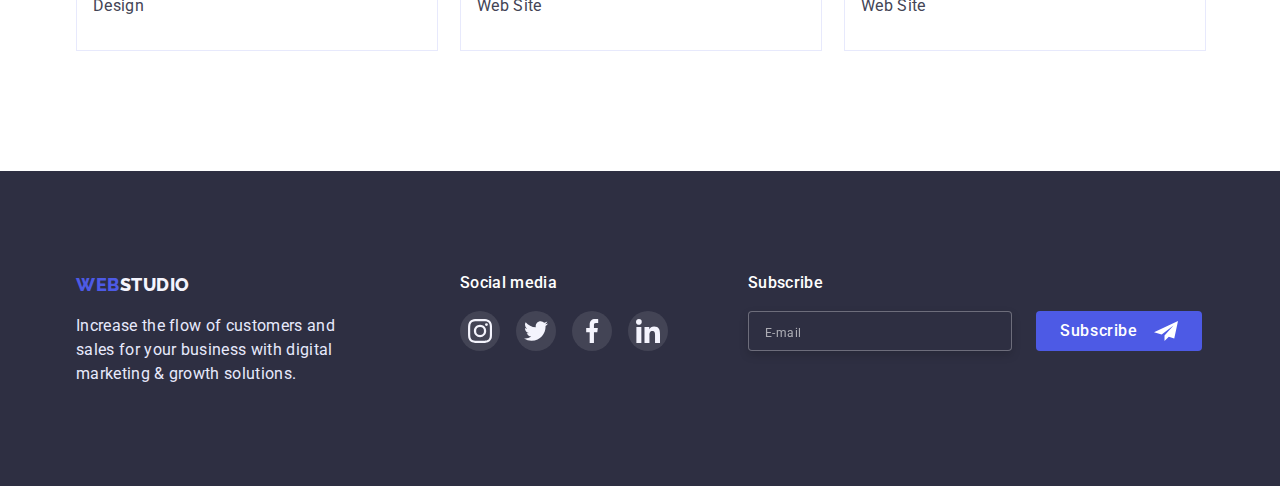
==== commit 72d60020: "add" ====
--- a/portfolio.html
+++ b/portfolio.html
@@ -126,7 +126,15 @@
 						<li class="portfolio-image-item">
 							<a href="" class="link portfolio-image-item-link">
 								<div class="portfolio-thumb">
-									<img src="./images/banking-app-Interface-concept.jpg" alt="app" width="360" class="portfolio-image" />
+									<img
+										src="./images/banking-app-Interface-concept.jpg"
+										alt="app"
+										class="portfolio-image"
+										srcset="
+											./images/banking-app-Interface-concept.jpg    1x,
+											./images/banking-app-Interface-concept@2x.jpg 2x
+										"
+									/>
 									<div class="portfolio-overlay">
 										<p class="portfolio-thumb-text"
 											>14 Stylish and User-Friendly App Design Concepts · Task Manager App · Calorie Tracker App ·
@@ -144,7 +152,12 @@
 						<li class="portfolio-image-item">
 							<a href="" class="link portfolio-image-item-link">
 								<div class="portfolio-thumb">
-									<img src="./images/cashless-payment.jpg" alt="marketing" width="360" class="portfolio-image" />
+									<img
+										src="./images/cashless-payment.jpg"
+										alt="marketing"
+										class="portfolio-image"
+										srcset="./images/cashless-payment.jpg 1x, ./images/cashless-payment@2x.jpg 2x"
+									/>
 									<div class="portfolio-overlay">
 										<p class="portfolio-thumb-text"
 											>14 Stylish and User-Friendly App Design Concepts · Task Manager App · Calorie Tracker App ·
@@ -161,7 +174,12 @@
 						<li class="portfolio-image-item">
 							<a href="" class="link portfolio-image-item-link">
 								<div class="portfolio-thumb">
-									<img src="./images/meditaion-app.jpg" alt="app" width="360" class="portfolio-image" />
+									<img
+										src="./images/meditaion-app.jpg"
+										alt="app"
+										class="portfolio-image"
+										srcset="./images/meditaion-app.jpg 1x, ./images/meditaion-app@2x.jpg 2x"
+									/>
 									<div class="portfolio-overlay">
 										<p class="portfolio-thumb-text"
 											>14 Stylish and User-Friendly App Design Concepts · Task Manager App · Calorie Tracker App ·
@@ -178,7 +196,12 @@
 						<li class="portfolio-image-item">
 							<a href="" class="link portfolio-image-item-link">
 								<div class="portfolio-thumb">
-									<img src="./images/taxi-service.jpg" alt="marketing" width="360" class="portfolio-image" />
+									<img
+										src="./images/taxi-service.jpg"
+										alt="marketing"
+										class="portfolio-image"
+										srcset="./images/taxi-service.jpg 1x, ./images/taxi-service@2x.jpg 2x"
+									/>
 									<div class="portfolio-overlay">
 										<p class="portfolio-thumb-text"
 											>14 Stylish and User-Friendly App Design Concepts · Task Manager App · Calorie Tracker App ·
@@ -195,7 +218,12 @@
 						<li class="portfolio-image-item">
 							<a href="" class="link portfolio-image-item-link">
 								<div class="portfolio-thumb">
-									<img src="./images/screen-illustrations.jpg" alt="design" width="360" class="portfolio-image" />
+									<img
+										src="./images/screen-illustrations.jpg"
+										alt="design"
+										class="portfolio-image"
+										srcset="./images/screen-illustrations.jpg 1x, ./images/screen-illustrations@2x.jpg 2x"
+									/>
 									<div class="portfolio-overlay">
 										<p class="portfolio-thumb-text"
 											>14 Stylish and User-Friendly App Design Concepts · Task Manager App · Calorie Tracker App ·
@@ -212,7 +240,12 @@
 						<li class="portfolio-image-item">
 							<a href="" class="link portfolio-image-item-link">
 								<div class="portfolio-thumb">
-									<img src="./images/online-courses.jpg" alt="marketing" width="360" class="portfolio-image" />
+									<img
+										src="./images/online-courses.jpg"
+										alt="marketing"
+										class="portfolio-image"
+										sizes="./images/online-courses.jpg 1x, ./images/online-courses@2x.jpg 2x"
+									/>
 									<div class="portfolio-overlay">
 										<p class="portfolio-thumb-text"
 											>14 Stylish and User-Friendly App Design Concepts · Task Manager App · Calorie Tracker App ·
@@ -229,7 +262,12 @@
 						<li class="portfolio-image-item">
 							<a href="" class="link portfolio-image-item-link">
 								<div class="portfolio-thumb">
-									<img src="./images/instagram-stories-concept.jpg" alt="design" width="360" class="portfolio-image" />
+									<img
+										src="./images/instagram-stories-concept.jpg"
+										alt="design"
+										class="portfolio-image"
+										srcset="./images/instagram-stories-concept.jpg 1x, ./images/instagram-stories-concept@2x.jpg 2x"
+									/>
 									<div class="portfolio-overlay">
 										<p class="portfolio-thumb-text"
 											>14 Stylish and User-Friendly App Design Concepts · Task Manager App · Calorie Tracker App ·
@@ -246,7 +284,12 @@
 						<li class="portfolio-image-item">
 							<a href="" class="link portfolio-image-item-link">
 								<div class="portfolio-thumb">
-									<img src="./images/organic-food.jpg" alt="web site" width="360" class="portfolio-image" />
+									<img
+										src="./images/organic-food.jpg"
+										alt="web site"
+										class="portfolio-image"
+										srcset="./images/organic-food.jpg 1x, ./images/organic-food@2x.jpg 2x"
+									/>
 									<div class="portfolio-overlay">
 										<p class="portfolio-thumb-text"
 											>14 Stylish and User-Friendly App Design Concepts · Task Manager App · Calorie Tracker App ·
@@ -263,7 +306,12 @@
 						<li class="portfolio-image-item">
 							<a href="" class="link portfolio-image-item-link">
 								<div class="portfolio-thumb">
-									<img src="./images/fresh-coffee.jpg" alt="web site" width="360" class="portfolio-image" />
+									<img
+										src="./images/fresh-coffee.jpg"
+										alt="web site"
+										class="portfolio-image"
+										srcset="./images/fresh-coffee.jpg 1x, ./images/fresh-coffee@2x.jpg 2x"
+									/>
 									<div class="portfolio-overlay">
 										<p class="portfolio-thumb-text"
 											>14 Stylish and User-Friendly App Design Concepts · Task Manager App · Calorie Tracker App ·
--- a/css/styles.css
+++ b/css/styles.css
@@ -101,6 +101,12 @@
 	font-size: var(--primery-fond-size);
 }
 
+@media screen and (min-width: 1200px) {
+	.nav-list {
+		margin-left: 76px;
+	}
+}
+
 .nav-list-item + .nav-list-item {
 	margin-left: 40px;
 }
@@ -113,6 +119,13 @@
 
 .contacts-list {
 	font-size: var(--primery-fond-size);
+}
+
+@media screen and (min-width: 1200px) {
+	.contacts-list {
+		display: flex;
+		gap: 40px;
+	}
 }
 
 .link-header {
@@ -329,6 +342,19 @@
 	background-position: center;
 	background-size: cover;
 }
+@media screen and (min-device-pixel-ratio: 2), (min-resolution: 192dpi), (min-resolution: 2dppx) {
+	.hero {
+		background-image: linear-gradient(rgba(46, 47, 66, 0.7), rgba(46, 47, 66, 0.7)), url(../images/people-office@2x.jpg);
+	}
+}
+
+@media screen and (min-width: 1200px) {
+	.hero {
+		padding-top: 188px;
+		padding-bottom: 188px;
+	}
+}
+
 .hero-heading {
 	color: #fff;
 	font-weight: 700;
@@ -368,6 +394,12 @@
 	}
 }
 
+@media screen and (min-width: 1200px) {
+	.hero-button {
+		margin-top: 48px;
+	}
+}
+
 .hero-button:hover,
 .hero-button:focus {
 	background-color: var(--active-state);
@@ -378,6 +410,13 @@
 .fisher-section {
 	padding-top: 96px;
 	padding-bottom: 96px;
+}
+
+@media screen and (min-width: 1200px) {
+	.fisher-section {
+		padding-top: 120px;
+		padding-bottom: 120px;
+	}
 }
 
 .fisher-section-heading {
@@ -395,8 +434,22 @@
 	}
 }
 
+@media screen and (min-width: 1200px) {
+	.fisher-section-heading {
+		font-weight: 500;
+		font-size: 20px;
+		line-height: 1.2;
+	}
+}
+
 .fisher-section-text {
 	font-weight: 500;
+}
+
+@media screen and (min-width: 1200px) {
+	.fisher-section-text {
+		font-weight: 400;
+	}
 }
 
 .fisher-section-list {
@@ -423,6 +476,12 @@
 @media screen and (min-width: 768px) {
 	.fisher-section-item {
 		width: calc((100% - 24px) / 2);
+	}
+}
+
+@media screen and (min-width: 1200px) {
+	.fisher-section-item {
+		width: calc((100% - 72px) / 4);
 	}
 }
 
@@ -436,6 +495,12 @@
 	align-items: center;
 }
 
+@media screen and (min-width: 1200px) {
+	.fisher-container {
+		display: flex;
+	}
+}
+
 .fisher-container-icon {
 	width: 64px;
 	height: 64px;
@@ -446,6 +511,12 @@
 .specification-section {
 	padding-bottom: 120px;
 	display: none;
+}
+
+@media screen and (min-width: 1200px) {
+	.specification-section {
+		display: block;
+	}
 }
 
 .specification-section-title {
@@ -483,6 +554,13 @@
 	padding-top: 96px;
 }
 
+@media screen and (min-width: 1200px) {
+	.workers-section {
+		padding-bottom: 120px;
+		padding-top: 120px;
+	}
+}
+
 .workers-section-title {
 	display: inline-block;
 	margin-bottom: 72px;
@@ -572,6 +650,13 @@
 .aside-section {
 	padding-top: 96px;
 	padding-bottom: 96px;
+}
+
+@media screen and (min-width: 1200px) {
+	.aside-section {
+		padding-top: 120px;
+		padding-bottom: 120px;
+	}
 }
 
 .aside-section-title {
@@ -642,6 +727,13 @@
 	background-color: var(--primery-dark);
 }
 
+@media screen and (min-width: 768px) {
+	.footer-section {
+		padding-top: 100px;
+		padding-bottom: 100px;
+	}
+}
+
 .footer-section-subtitle {
 	width: 264px;
 	display: inline-block;
@@ -678,11 +770,16 @@
 	}
 }
 
-@media screen and (min-width: 768px) {
+@media screen and (max-width: 1199px) {
 	.footer-container {
 		gap: 72px 24px;
 		flex-wrap: wrap;
 		width: 552px;
+	}
+}
+@media screen and (min-width: 1200px) {
+	.footer-container-socials {
+		margin-left: 120px;
 	}
 }
 
@@ -732,7 +829,10 @@
 	background-color: var(--active-icon-color);
 }
 
-.footer-container-form {
+@media screen and (min-width: 1200px) {
+	.footer-container-form {
+		margin-left: 80px;
+	}
 }
 
 .footer-container-form-title {
@@ -1038,17 +1138,44 @@
 /* Portfolio */
 
 .portfolio-section {
-	padding-top: 96px;
-	padding-bottom: 120px;
+	padding-top: 48px;
+	padding-bottom: 48px;
+}
+
+@media screen and (min-width: 768px) {
+	.portfolio-section {
+		padding-top: 64px;
+		padding-bottom: 96px;
+	}
+}
+
+@media screen and (min-width: 1200px) {
+	.portfolio-section {
+		padding-top: 100px;
+		padding-bottom: 120px;
+	}
 }
 
 .portfolio-list-button {
 	display: flex;
 	flex-wrap: wrap;
 	gap: 16px 24px;
-	justify-content: left;
 	padding-left: 16px;
 	margin-bottom: 48px;
+}
+
+@media screen and (min-width: 768px) {
+	.portfolio-list-button {
+		gap: 24px;
+		justify-content: center;
+		margin-bottom: 64px;
+	}
+}
+
+@media screen and (min-width: 1200px) {
+	.portfolio-list-button {
+		margin-bottom: 72px;
+	}
 }
 
 .portfolio-button {
@@ -1078,8 +1205,20 @@
 .portfolio-list-image {
 	display: flex;
 	flex-wrap: wrap;
-	margin-top: 72px;
-	gap: 48px 24px;
+	gap: 48px;
+}
+
+@media screen and (min-width: 768px) {
+	.portfolio-list-image {
+		gap: 72px 24px;
+	}
+}
+
+@media screen and (min-width: 1200px) {
+	.portfolio-list-image {
+		gap: 48px 24px;
+		justify-content: space-between;
+	}
 }
 
 .portfolio-image-item-text-container {
@@ -1093,10 +1232,21 @@
 }
 
 .portfolio-image-item {
-	/* width: calc((100% - 48px) / 3); */
 	width: 100%;
-	max-width: 396px;
-}
+}
+
+@media screen and (min-width: 768px) {
+	.portfolio-image-item {
+		width: calc((100% - 24px) / 2);
+	}
+}
+
+@media screen and (min-width: 1200px) {
+	.portfolio-image-item {
+		width: calc((100% - 48px) / 3);
+	}
+}
+
 .portfolio-image-item-link {
 	display: inline-block;
 	border: 1px solid var(--secondary-buttons);
@@ -1120,6 +1270,19 @@
 
 .portfolio-image {
 	display: block;
+	width: 396px;
+}
+
+@media screen and (min-width: 768px) {
+	.portfolio-image {
+		width: 356px;
+	}
+}
+
+@media screen and (min-width: 1200px) {
+	.portfolio-image {
+		width: 360px;
+	}
 }
 
 .portfolio-thumb {
